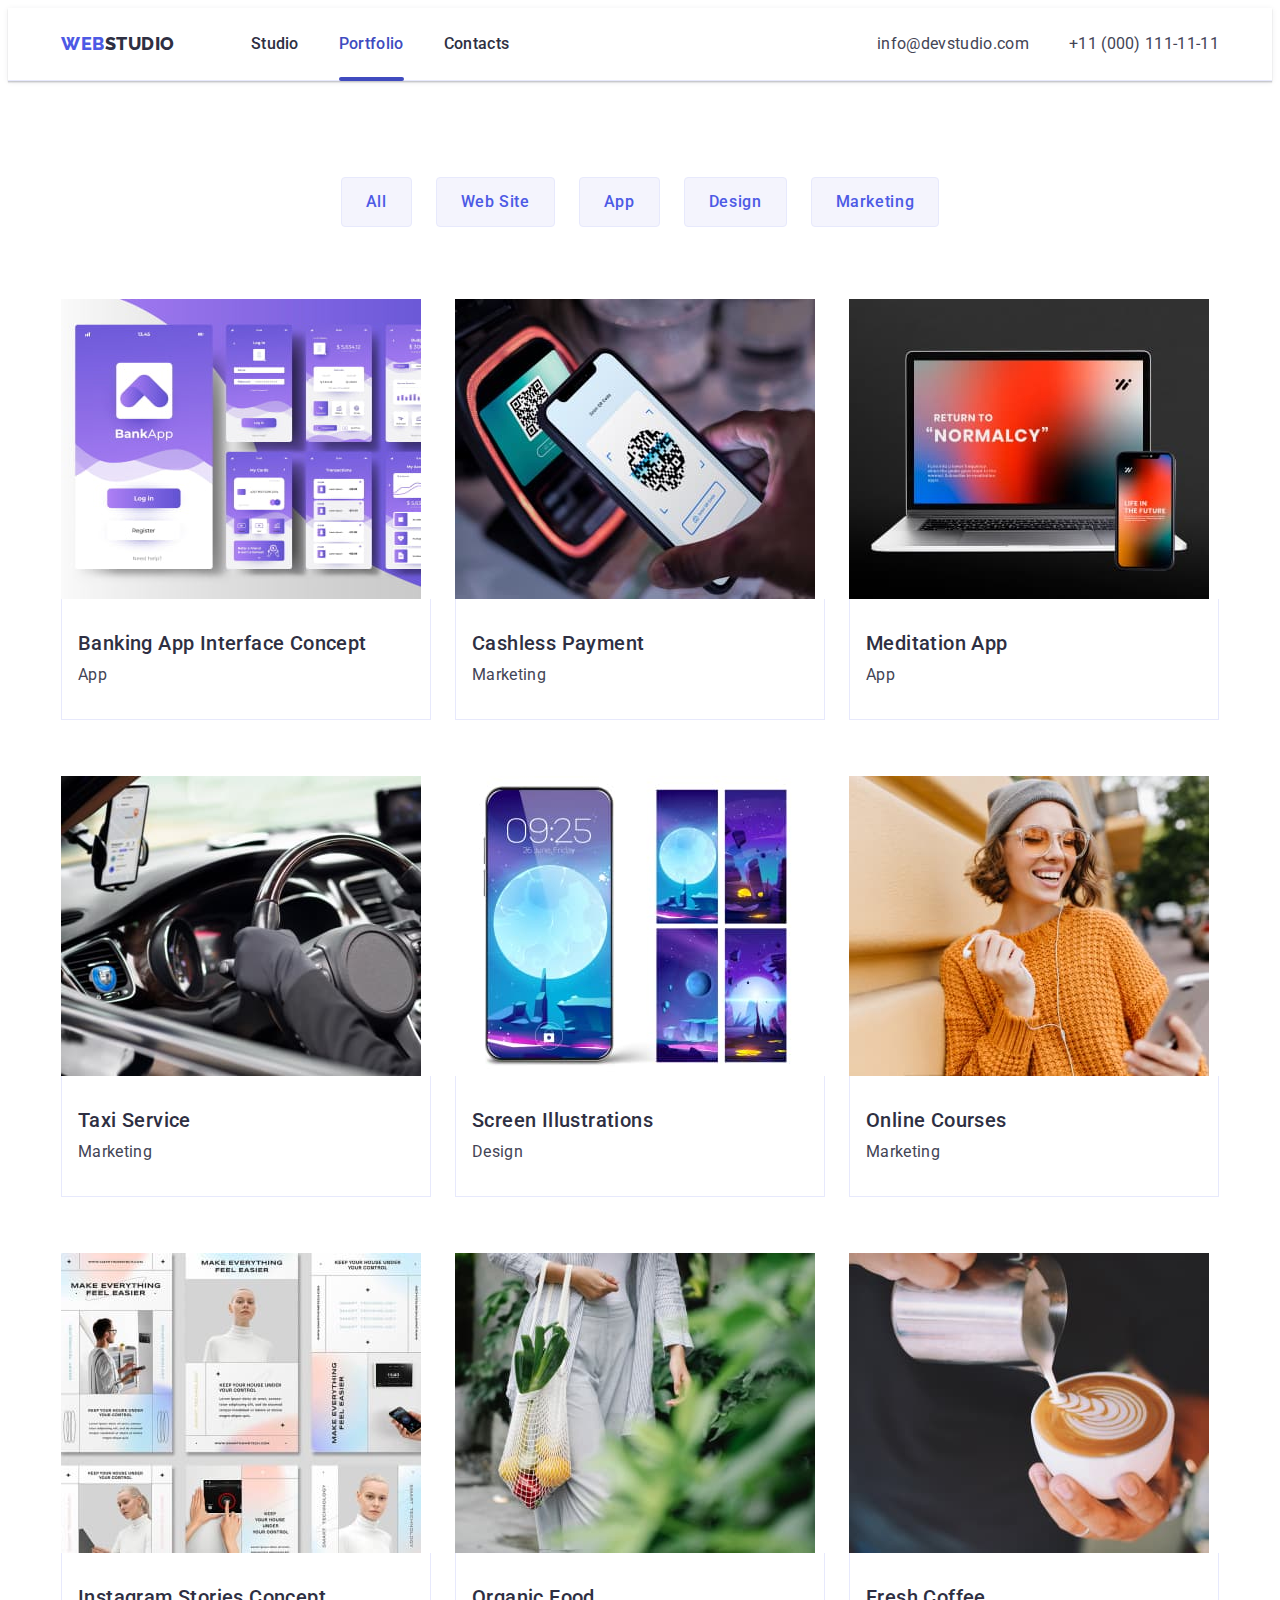
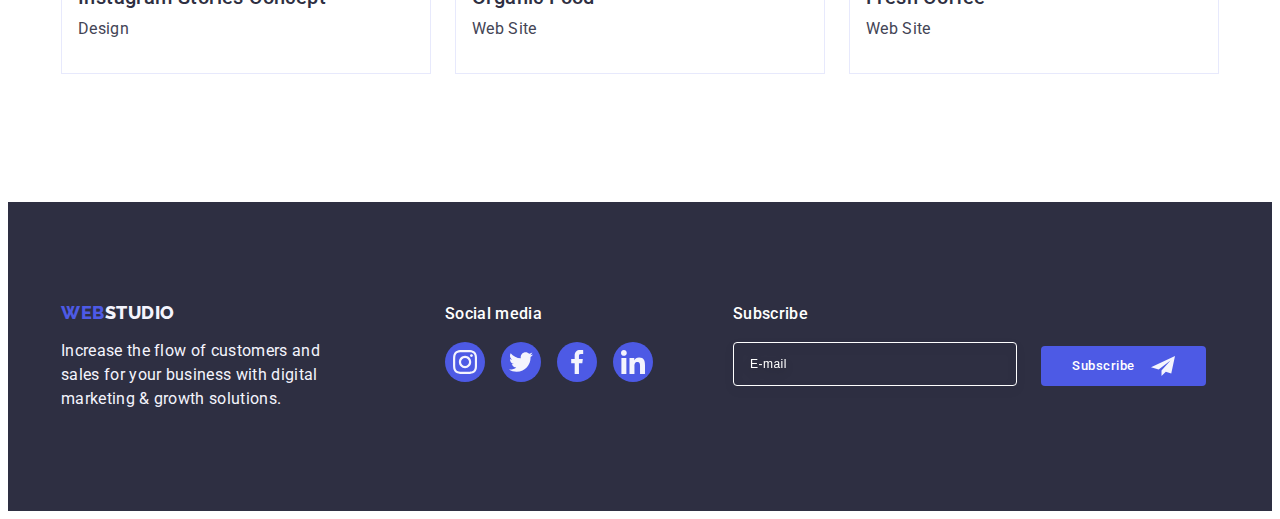
==== portfolio.html @ e23bea9f "clone" ====
<!DOCTYPE html>
<html lang="en">
  <head>
    <meta charset="UTF-8" />
    <meta http-equiv="X-UA-Compatible" content="IE=edge" />
    <meta name="viewport" content="width=device-width, initial-scale=1.0" />

    <link rel="preconnect" href="https://fonts.googleapis.com" />
    <link rel="preconnect" href="https://fonts.gstatic.com" crossorigin />
    <link
      href="https://fonts.googleapis.com/css2?family=Raleway:wght@800&family=Roboto:wght@400;500;700&display=swap"
      rel="stylesheet"
    />
    <link
      rel="stylesheet"
      href="https://cdnjs.cloudflare.com/ajax/libs/modern-normalize/2.0.0/modern-normalize.min.css"
      integrity="sha512-4xo8blKMVCiXpTaLzQSLSw3KFOVPWhm/TRtuPVc4WG6kUgjH6J03IBuG7JZPkcWMxJ5huwaBpOpnwYElP/m6wg=="
      crossorigin="anonymous"
      referrerpolicy="no-referrer"
    />

    <link rel="stylesheet" href="./css/styles.css" />

    <title>WebStudio</title>
  </head>
  <body>
    <header class="header">
      <div class="container header-container">
        <nav class="navigation">
          <a href="./index.html" class="link logo header-logo"
            >Web<span class="logo-dark-part">Studio</span></a
          >
          <ul class="list header-list">
            <li><a href="./index.html" class="link header-link">Studio</a></li>
            <li>
              <a href="./portfolio.html" class="link header-link current"
                >Portfolio</a
              >
            </li>
            <li><a href="" class="link header-link">Contacts</a></li>
          </ul>
        </nav>
        <address class="address">
          <ul class="list header-list">
            <li>
              <a
                href="mailto:info@devstudio.com"
                class="link address-link address-flex"
                >info@devstudio.com</a
              >
            </li>
            <li>
              <a href="tel:+110001111111" class="link address-link address-flex"
                >+11 (000) 111-11-11</a
              >
            </li>
          </ul>
        </address>
      </div>
    </header>
    <main>
      <section class="section portfolio">
        <div class="container">
          <h1 hidden class="visually-hidden">ych</h1>
          <ul class="list pf-btn-list">
            <li>
              <button type="button" class="btn pf-btn">All</button>
            </li>
            <li>
              <button type="button" class="btn pf-btn">Web Site</button>
            </li>
            <li>
              <button type="button" class="btn pf-btn">App</button>
            </li>
            <li>
              <button type="button" class="btn pf-btn">Design</button>
            </li>
            <li>
              <button type="button" class="btn pf-btn">Marketing</button>
            </li>
          </ul>
          <ul class="list pf-list">
            <li class="card pf-item">
              <a href="" class="link pf-link">
                <div class="pf-overlay">
                  <img
                    src="./images/banking.jpg"
                    alt="Banking App Interface"
                    width="360"
                    height="300"
                  />
                  <p class="pf-overlay-text">
                    14 Stylish and User-Friendly App Design Concepts · Task
                    Manager App · Calorie Tracker App · Exotic Fruit Ecommerce
                    App · Cloud Storage App
                  </p>
                </div>
                <div class="pf-card-descr">
                  <h2 class="card-title">Banking App Interface Concept</h2>
                  <p class="card-text">App</p>
                </div>
              </a>
            </li>
            <li class="card pf-item">
              <a href="" class="link pf-link">
                <div class="pf-overlay">
                  <img
                    src="./images/cashless.jpg"
                    alt="Cashless Payment"
                    width="360"
                    height="300"
                  />
                  <p class="pf-overlay-text">
                    14 Stylish and User-Friendly App Design Concepts · Task
                    Manager App · Calorie Tracker App · Exotic Fruit Ecommerce
                    App · Cloud Storage App
                  </p>
                </div>
                <div class="pf-card-descr">
                  <h2 class="card-title">Cashless Payment</h2>
                  <p class="card-text">Marketing</p>
                </div>
              </a>
            </li>
            <li class="card pf-item">
              <a href="" class="link pf-link">
                <div class="pf-overlay">
                  <img
                    src="./images/meditation.jpg"
                    alt=" Meditation App Design"
                    width="360"
                    height="300"
                  />
                  <p class="pf-overlay-text">
                    14 Stylish and User-Friendly App Design Concepts · Task
                    Manager App · Calorie Tracker App · Exotic Fruit Ecommerce
                    App · Cloud Storage App
                  </p>
                </div>
                <div class="pf-card-descr">
                  <h2 class="card-title">Meditation App</h2>
                  <p class="card-text">App</p>
                </div>
              </a>
            </li>
            <li class="card pf-item">
              <a href="" class="link pf-link">
                <div class="pf-overlay">
                  <img
                    src="./images/taxi.jpg"
                    alt="Taxi Driver In a Car"
                    width="360"
                    height="300"
                  />
                  <p class="pf-overlay-text">
                    14 Stylish and User-Friendly App Design Concepts · Task
                    Manager App · Calorie Tracker App · Exotic Fruit Ecommerce
                    App · Cloud Storage App
                  </p>
                </div>
                <div class="pf-card-descr">
                  <h2 class="card-title">Taxi Service</h2>
                  <p class="card-text">Marketing</p>
                </div>
              </a>
            </li>
            <li class="card pf-item">
              <a href="" class="link pf-link">
                <div class="pf-overlay">
                  <img
                    src="./images/illustrations.jpg"
                    alt="App Design"
                    width="360"
                    height="300"
                  />
                  <p class="pf-overlay-text">
                    14 Stylish and User-Friendly App Design Concepts · Task
                    Manager App · Calorie Tracker App · Exotic Fruit Ecommerce
                    App · Cloud Storage App
                  </p>
                </div>
                <div class="pf-card-descr">
                  <h2 class="card-title">Screen Illustrations</h2>
                  <p class="card-text">Design</p>
                </div>
              </a>
            </li>
            <li class="card pf-item">
              <a href="" class="link pf-link">
                <div class="pf-overlay">
                  <img
                    src="./images/courses.jpg"
                    alt="Girl Talking On the Phone"
                    width="360"
                    height="300"
                  />
                  <p class="pf-overlay-text">
                    14 Stylish and User-Friendly App Design Concepts · Task
                    Manager App · Calorie Tracker App · Exotic Fruit Ecommerce
                    App · Cloud Storage App
                  </p>
                </div>
                <div class="pf-card-descr">
                  <h2 class="card-title">Online Courses</h2>
                  <p class="card-text">Marketing</p>
                </div>
              </a>
            </li>
            <li class="card pf-item">
              <a href="" class="link pf-link">
                <div class="pf-overlay">
                  <img
                    src="./images/instagram.jpg"
                    alt="Instagram Stories Concept"
                    width="360"
                    height="300"
                  />
                  <p class="pf-overlay-text">
                    14 Stylish and User-Friendly App Design Concepts · Task
                    Manager App · Calorie Tracker App · Exotic Fruit Ecommerce
                    App · Cloud Storage App
                  </p>
                </div>
                <div class="pf-card-descr">
                  <h2 class="card-title">Instagram Stories Concept</h2>
                  <p class="card-text">Design</p>
                </div>
              </a>
            </li>
            <li class="card pf-item">
              <a href="" class="link pf-link">
                <div class="pf-overlay">
                  <img
                    src="./images/organic-food.jpg"
                    alt="Bag of Groceries"
                    width="360"
                    height="300"
                  />
                  <p class="pf-overlay-text">
                    14 Stylish and User-Friendly App Design Concepts · Task
                    Manager App · Calorie Tracker App · Exotic Fruit Ecommerce
                    App · Cloud Storage App
                  </p>
                </div>
                <div class="pf-card-descr">
                  <h2 class="card-title">Organic Food</h2>
                  <p class="card-text">Web Site</p>
                </div>
              </a>
            </li>
            <li class="card pf-item">
              <a href="" class="link pf-link">
                <div class="pf-overlay">
                  <img
                    src="./images/coffee.jpg"
                    alt="Coffee"
                    width="360"
                    height="300"
                  />
                  <p class="pf-overlay-text">
                    14 Stylish and User-Friendly App Design Concepts · Task
                    Manager App · Calorie Tracker App · Exotic Fruit Ecommerce
                    App · Cloud Storage App
                  </p>
                </div>
                <div class="pf-card-descr">
                  <h2 class="card-title">Fresh Coffee</h2>
                  <p class="card-text">Web Site</p>
                </div>
              </a>
            </li>
          </ul>
        </div>
      </section>
    </main>
    <footer class="footer">
      <div class="container footer-cont">
        <div class="footer-text-cont">
          <a href="./index.html" class="link logo footer-logo"
            >Web<span class="logo-light-part">Studio</span></a
          >
          <p class="footer-text">
            Increase the flow of customers and sales for your business with
            digital marketing & growth solutions.
          </p>
        </div>
        <div class="soc-media">
          <p class="footer-media-text">Social media</p>
          <ul class="footer-media-list list">
            <li class="soc-media-item">
              <a
                href=""
                target="_blank"
                rel="no-referrer no-opener"
                class="soc-media-link footer-media-link"
              >
                <svg class="icon" width="24" height="24">
                  <use href="./images/icons.svg#icon-instagram"></use>
                </svg>
              </a>
            </li>
            <li class="soc-media-item">
              <a
                href=""
                target="_blank"
                rel="no-referrer no-opener"
                class="soc-media-link footer-media-link"
              >
                <svg class="icon" width="24" height="24">
                  <use href="./images/icons.svg#icon-twitter"></use>
                </svg>
              </a>
            </li>
            <li class="soc-media-item">
              <a
                href=""
                target="_blank"
                rel="no-referrer no-opener"
                class="soc-media-link footer-media-link"
              >
                <svg class="icon" width="24" height="24">
                  <use href="./images/icons.svg#icon-facebook"></use>
                </svg>
              </a>
            </li>
            <li class="soc-media-item">
              <a
                href=""
                target="_blank"
                rel="no-referrer no-opener"
                class="soc-media-link footer-media-link"
              >
                <svg class="icon" width="24" height="24">
                  <use href="./images/icons.svg#icon-linkedin"></use>
                </svg>
              </a>
            </li>
          </ul>
        </div>
        <div class="footer-form-container">
          <p class="footer-form-label">Subscribe</p>
          <form class="footer-form">
            <label class="aa-label">
              <input
                type="email"
                name="subscribe"
                class="footer-form-input"
                placeholder="E-mail"
            /></label>
            <button type="submit" class="footer-form-btn btn">
              Subscribe
              <svg class="icon sub-icon" width="24" height="24">
                <use href="./images/icons.svg#icon-subscribe"></use>
              </svg>
            </button>
          </form>
        </div>
      </div>
    </footer>
  </body>
</html>
---- css/styles.css ----
:root {
  --body-text-color: #434455;
  --subtle-text-color: #8e8f99;
  --dark-title-color: #2e2f42;
  --dark-osh-color: #2e2f42;
  --light-body-color: #f4f4fd;
  --accent-color: #4d5ae5;
  --light-accent-color: #e7e9fc;
  --pressed-state-color: #404bbf;
  --success-color: #31d0aa;
  --modal-overlay-color: rgba(46, 47, 66, 0.4);
  --bebebe-color: rgba(46, 47, 66, 0.7);
  --white-background-color: #ffffff;
  --modal-background-color: #fcfcfc;
}

body {
  font-family: "Roboto", sans-serif;
  color: var(--body-text-color);
  background-color: var(--white-background-color);
}

h1,
h2,
h3,
p {
  margin: 0;
}

.container {
  max-width: 1158px;
  margin: 0 auto;
  padding-left: 15px;
  padding-right: 15px;
}

.section {
  padding: 120px 0;
}

.link {
  font-family: inherit;
  text-decoration: none;
  padding: 24px 0;
  transition: color 250ms cubic-bezier(0.4, 0, 0.2, 1);
}
.link:hover,
.link:focus,
.header-link.current {
  color: var(--pressed-state-color);
}
.logo {
  font-family: "Raleway", sans-serif;
  font-weight: 800;
  font-size: 18px;
  line-height: 1.17;
  letter-spacing: 0.03em;
  text-transform: uppercase;
  color: var(--accent-color);
  padding: 0;
}
.logo-dark-part {
  color: var(--dark-title-color);
}
.logo-light-part {
  color: var(--light-body-color);
}

.visually-hidden {
  position: absolute;
  width: 1px;
  height: 1px;
  margin: -1px;
  border: 0;
  padding: 0;
  white-space: nowrap;
  clip-path: inset(100%);
  clip: rect(0 0 0 0);
  overflow: hidden;
}

.list {
  list-style: none;
  margin: 0;
  padding: 0;
  display: flex;
  gap: 24px;
}

.btn {
  display: inline-block;
  font-family: inherit;
  cursor: pointer;
  transition: background-color 250ms cubic-bezier(0.4, 0, 0.2, 1);
}
.btn:hover,
.btn:focus {
  background-color: var(--pressed-state-color);
}

.card {
  background-color: var(--white-background-color);
}
.card-title {
  font-weight: 500;
  font-size: 20px;
  line-height: 1.2;
  letter-spacing: 0.02em;
  color: var(--dark-title-color);
  margin-bottom: 8px;
}
.card-text {
  line-height: 1.5;
  letter-spacing: 0.02em;
  color: var(--body-text-color);
}

img {
  display: block;
  max-width: 100%;
  height: auto;
}

.icon {
  fill: var(--light-body-color);
}

/**------------------- HEADER -----------------*/
.header {
  background-color: var(--white-background-color);
  border-bottom: 1px solid var(--light-accent-color);
  box-shadow: 0px 2px 1px rgba(46, 47, 66, 0.08),
    0px 1px 1px rgba(46, 47, 66, 0.16), 0px 1px 6px rgba(46, 47, 66, 0.08);
}

.header-container {
  display: flex;
}

.navigation {
  display: flex;
  align-items: center;
}

.header-logo {
  margin-right: 76px;
}

.header-list {
  gap: 40px;
}

.header-link {
  font-weight: 500;
  line-height: 1.5;
  letter-spacing: 0.02em;
  color: var(--dark-title-color);
  position: relative;
  display: block;
}
.header-link:after {
  content: "";
  position: absolute;
  left: 0;
  bottom: 0;
  width: 100%;
  height: 4px;
  background-color: var(--pressed-state-color);
  border-radius: 2px;
  transform: scaleX(0);
  transition: transform 150ms linear;
  bottom: -1px;
}
.header-link:hover:after,
.header-link.current:after {
  transform: scaleX(1);
}

.address {
  font-style: normal;
  margin-left: auto;
}
.address-link {
  color: var(--body-text-color);
  font-style: normal;
  line-height: 1.5;
  letter-spacing: 0.02em;
  display: block;
}

/**------------------- HERO -----------------*/
.hero {
  background-color: var(--dark-osh-color);
  background-image: linear-gradient(
      rgba(46, 47, 66, 0.7),
      rgba(46, 47, 66, 0.7)
    ),
    url(../images/hero-image.jpg);
  background-repeat: no-repeat;
  background-position: center;
  background-size: cover;
  max-width: 1440px;
  padding: 188px 0;
  display: flex;
  margin: auto;
}

.hero-title {
  color: var(--white-background-color);
  font-size: 56px;
  line-height: 1.07;
  text-align: center;
  letter-spacing: 0.02em;
  max-width: 496px;
  height: 120px;
  margin-bottom: 48px;
}

.hero-btn {
  background-color: var(--accent-color);
  color: var(--white-background-color);
  font-weight: 500;
  line-height: 1.5;
  letter-spacing: 0.04em;
  display: block;
  margin: 0 auto;
  min-width: 169px;
  height: 56px;
  border: none;
  border-radius: 4px;
}

/**------------------- HERO MODAL -----------------*/
.backdrop {
  position: fixed;
  top: 0;
  left: 0;
  width: 100%;
  height: 100%;
  background: rgba(46, 47, 66, 0.4);
  transition: opacity 250ms cubic-bezier(0.4, 0, 0.2, 1),
    visibility 250ms cubic-bezier(0.4, 0, 0.2, 1);
}

.backdrop.is-hidden .modal {
  transform: translate(-50%, -50%);
}

.modal {
  width: 408px;
  min-height: 584px;
  position: absolute;
  padding: 72px 24px 24px 24px;
  top: 50%;
  left: 50%;
  transform: translate(-50%, -50%);
  background: var(--modal-background-color);
  border-radius: 4px;
  box-shadow: 0px 1px 1px rgba(0, 0, 0, 0.14), 0px 1px 3px rgba(0, 0, 0, 0.12),
    0px 2px 1px rgba(0, 0, 0, 0.2);
  transition: transform 250ms cubic-bezier(0.4, 0, 0.2, 1);
}

.close-button {
  padding: 0;
  position: absolute;
  right: 24px;
  top: 24px;
  background-color: var(--light-accent-color);
  border: 1px solid rgba(0, 0, 0, 0.1);
  color: var(--dark-osh-color);
  width: 24px;
  height: 24px;
  border-radius: 50%;
  cursor: pointer;
  display: flex;
  justify-content: center;
  align-items: center;
  transition: background-color 250ms cubic-bezier(0.4, 0, 0.2, 1),
    border 250ms cubic-bezier(0.4, 0, 0.2, 1);
}

.close-button:hover,
.close-button:focus {
  background-color: var(--pressed-state-color);
  color: var(--white-background-color);
  border: none;
}

.close-icon {
  fill: currentColor;
  transition: fill 250ms cubic-bezier(0.4, 0, 0.2, 1);
}

.modal-title {
  font-weight: 500;
  line-height: 1.5;
  text-align: center;
  letter-spacing: 0.02em;
  color: var(--dark-title-color);
  margin-bottom: 16px;
}

.modal-field {
  margin-bottom: 8px;
  position: relative;
}

.input-wrap {
  position: relative;
}

.modal-input {
  width: 100%;
  height: 40px;
  border: 1px solid rgba(46, 47, 66, 0.4);
  border-radius: 4px;
  background-color: transparent;
  padding-left: 38px;
  font-size: 14px;
  color: var(--dark-title-color);
  outline: transparent;
  transition: border-color 250ms cubic-bezier(0.4, 0, 0.2, 1);
}

.modal-input:hover,
.modal-input:focus,
.modal-comment:hover,
.modal-comment:focus {
  border-color: var(--accent-color);
}

.modal-input:hover + .modal-icon,
.modal-input:focus + .modal-icon {
  fill: var(--accent-color);
}

.modal-icon {
  position: absolute;
  left: 16px;
  top: 50%;
  transform: translateY(-50%);
  transition: fill 250ms cubic-bezier(0.4, 0, 0.2, 1);
}

.input-label {
  color: var(--subtle-text-color);
  display: block;
  margin-bottom: 4px;
  font-size: 12px;
  line-height: 1.17;
  letter-spacing: 0.04em;
}

.modal-comment-field {
  margin-bottom: 16px;
}

.modal-comment {
  width: 100%;
  height: 120px;
  padding: 8px 16px;
  border: 1px solid rgba(46, 47, 66, 0.4);
  border-radius: 4px;
  font-size: 12px;
  line-height: 1.17;
  letter-spacing: 0.04em;
  color: rgba(46, 47, 66, 0.4);
  background-color: transparent;
  resize: none;
  outline: transparent;
  transition: border-color 250ms cubic-bezier(0.4, 0, 0.2, 1);
}

.modal-comment::placeholder {
  font-size: 12px;
  line-height: 1.17;
  letter-spacing: 0.04em;
  color: rgba(46, 47, 66, 0.4);
}

.modal-privacy {
  margin-bottom: 24px;
}

.check-text {
  font-size: 12px;
  line-height: 1.17;
  letter-spacing: 0.04em;
  color: var(--subtle-text-color);
}

.check-text-icon {
  width: 16px;
  height: 16px;
  border: 1px solid rgba(46, 47, 66, 0.4);
  border-radius: 2px;
  margin-right: 8px;
  display: inline-flex;
  align-items: center;
  justify-content: center;
  fill: transparent;
  transition: background-color 250ms cubic-bezier(0.4, 0, 0.2, 1),
    border 250ms cubic-bezier(0.4, 0, 0.2, 1),
    fill 250ms cubic-bezier(0.4, 0, 0.2, 1);
}

.privacy-link {
  color: var(--accent-color);
  padding: 0;
  text-decoration: underline;
  margin-left: 3px;
}

.modal-check:checked + .check-text span {
  background-color: var(--pressed-state-color);
  border: none;
  fill: var(--light-body-color);
}

.modal-check:focus + .check-text span {
  border-color: var(--pressed-state-color);
}

.send {
  padding: 16px 32px;
  display: block;
  margin: 0 auto;
  min-width: 169px;
  height: 56px;
  font-weight: 500;
  line-height: 1.5;
  letter-spacing: 0.04em;
  color: var(--white-background-color);
  background-color: var(--accent-color);
  border: none;
  box-shadow: 0px 4px 4px rgba(0, 0, 0, 0.15);
  border-radius: 4px;
}

.is-hidden {
  opacity: 0;
  visibility: hidden;
  pointer-events: none;
}

/**--------------- DESCRIPTION ---------------*/
.descr {
  background-color: var(--white-background-color);
  padding: 0 0 120px 0;
}

.descr-title {
  font-size: 36px;
  line-height: 1.11;
  text-align: center;
  letter-spacing: 0.02em;
  text-transform: capitalize;
  color: var(--dark-title-color);
  margin-bottom: 72px;
}

.icon-rect {
  background-color: var(--light-body-color);
  width: 264px;
  height: 112px;
  border-radius: 4px;
  margin-bottom: 8px;
  display: flex;
  justify-content: center;
  align-items: center;
}

.descr-item {
  width: calc((100% - 72px) / 4);
}

.descr-img-item {
  width: calc((100% - 48px) / 3);
}

.descr-icon {
  margin: 0 auto;
  display: block;
}
/**------------------- TEAM -----------------*/
.team {
  background-color: var(--light-body-color);
}

.team-title {
  color: var(--dark-title-color);
  font-size: 36px;
  line-height: 1.11;
  text-align: center;
  letter-spacing: 0.02em;
  text-transform: capitalize;
  margin-bottom: 72px;
}

.team-card {
  width: calc((100% - 72px) / 4);
  border-radius: 0 0 4px 4px;
  box-shadow: 0px 1px 6px rgba(46, 47, 66, 0.08),
    0px 1px 1px rgba(46, 47, 66, 0.16), 0px 2px 1px rgba(46, 47, 66, 0.08);
}

.team-member-info {
  padding: 32px 16px;
}

.member-title {
  text-align: center;
}
.member-text {
  text-align: center;
  margin-bottom: 8px;
}

.soc-media-list {
  display: flex;
  justify-content: center;
  align-items: center;
  gap: 24px;
}

.soc-media-item {
  width: 40px;
  height: 40px;
}

.soc-media-link {
  width: 100%;
  height: 100%;
  border-radius: 50%;
  background-color: var(--accent-color);
  display: flex;
  justify-content: center;
  align-items: center;
  transition: background-color 250ms cubic-bezier(0.4, 0, 0.2, 1);
}
.soc-media-link:hover,
.soc-media-link:focus {
  background-color: var(--pressed-state-color);
}
/**------------------- CUSTOMERS -----------------*/
.customers-item {
  width: 168px;
  height: 88px;
}

.customers-link {
  width: 100%;
  height: 100%;
  color: var(--subtle-text-color);
  border: 1px solid var(--subtle-text-color);
  border-radius: 4px;
  display: flex;
  justify-content: center;
  align-items: center;
  transition: color 250ms cubic-bezier(0.4, 0, 0.2, 1),
    border-color 250ms cubic-bezier(0.4, 0, 0.2, 1);
}
.customers-link:hover,
.customers-link:focus {
  border-color: var(--pressed-state-color);
  color: var(--pressed-state-color);
}

/* .customers-link:hover .customers-icon {
  fill: var(--pressed-state-color);
  color: var(--pressed-state-color);
}
.customers-link:focus .customers-icon {
  fill: var(--pressed-state-color);
  color: var(--pressed-state-color);
} */

.customers-icon {
  fill: currentColor;
}
/**------------------- FOOTER -----------------*/
.footer {
  background-color: var(--dark-osh-color);
  padding: 100px 0;
}

.footer-cont {
  display: flex;
  align-items: baseline;
}

.footer-text-cont {
  margin-right: 120px;
}

.footer-text {
  color: var(--light-body-color);
  line-height: 1.5;
  letter-spacing: 0.02em;
  width: 264px;
}

.footer-logo {
  display: inline-block;
  margin-bottom: 16px;
}

.soc-media {
  width: 208px;
}

.footer-media-text {
  font-weight: 500;
  font-size: 16px;
  line-height: 1.5;
  letter-spacing: 0.02em;
  color: var(--white-background-color);
  margin-bottom: 16px;
}

.footer-media-list {
  display: flex;
  align-items: center;
  gap: 16px;
}

.footer-media-link:hover,
.footer-media-link:focus {
  background-color: var(--success-color);
  transition: background-color 250ms cubic-bezier(0.4, 0, 0.2, 1);
}

.footer-form {
  margin-left: 80px;
  display: flex;
  justify-content: flex-end;
  align-items: end;
  gap: 24px;
}

.footer-form-label {
  color: var(--white-background-color);
  font-weight: 500;
  font-size: 16px;
  line-height: 1.5;
  letter-spacing: 0.02em;
  margin-bottom: 16px;
  margin-left: 80px;
}

.footer-form-input {
  border: 1px solid #ffffff;
  filter: drop-shadow(0px 4px 4px rgba(0, 0, 0, 0.15));
  border-radius: 4px;
  background-color: transparent;
  font-size: 12px;
  line-height: 1.5;
  letter-spacing: 0.04em;
  width: 264px;
  height: 40px;
  padding-left: 16px;
  color: var(--white-background-color);
  filter: drop-shadow(0px 4px 4px rgba(0, 0, 0, 0.15));
}
.footer-form-input::placeholder {
  color: var(--white-background-color);
  font-weight: 400;
  font-size: 12px;
  line-height: 2;
  display: flex;
  align-items: center;
  letter-spacing: 0.04em;
}

.footer-form-btn {
  background-color: var(--accent-color);
  color: var(--white-background-color);
  font-family: "Roboto", sans-serif;
  font-weight: 500;
  line-height: 1.5;
  display: flex;
  align-items: center;
  justify-content: center;
  border: none;
  letter-spacing: 0.04em;
  padding: 8px 24px;
  min-width: 165px;
  height: 40px;
  border-radius: 4px;
}
.footer-form-btn:hover,
.footer-form-btn:focus {
  background-color: var(--pressed-state-color);
}

.sub-icon {
  margin-left: 16px;
}
/**------------------- PORTFOLIO buttons -----------------*/
.portfolio {
  padding-top: 96px;
}

.pf-btn {
  background-color: var(--light-body-color);
  color: var(--accent-color);
  border: 1px solid var(--light-accent-color);
  border-radius: 4px;
  font-weight: 500;
  font-size: 16px;
  line-height: 1.5;
  letter-spacing: 0.04em;
  align-items: center;
  text-align: center;
  padding: 12px 24px;
  transition: color 250ms cubic-bezier(0.4, 0, 0.2, 1),
    background-color 250ms cubic-bezier(0.4, 0, 0.2, 1),
    border-color 250ms cubic-bezier(0.4, 0, 0.2, 1),
    box-shadow 250ms cubic-bezier(0.4, 0, 0.2, 1);
}
.pf-btn:hover,
.pf-btn:focus {
  color: var(--white-background-color);
  border: 1px solid transparent;
  box-shadow: 3px 1px rgba(0, 0, 0, 0.1), 0px 2px 1px rgba(0, 0, 0, 0.08),
    0px 2px 2px rgba(0, 0, 0, 0.12);
}

.pf-btn-list {
  justify-content: center;
  margin-bottom: 72px;
}

/**------------------- PORTFOLIO -----------------*/
.pf-list {
  flex-wrap: wrap;
  column-gap: 24px;
  row-gap: 48px;
}

.pf-item {
  width: calc((100% - 48px) / 3);
}

.pf-card-descr {
  padding: 32px 16px;
  border: 1px solid var(--light-accent-color);
  border-top: none;
  margin-bottom: 8px;
}

.pf-link {
  display: block;
  padding: 0;
  transition: box-shadow 250ms cubic-bezier(0.4, 0, 0.2, 1);
}

.pf-overlay {
  width: 100%;
  height: 100%;
  position: relative;
  overflow: hidden;
}

.pf-overlay-text {
  color: var(--light-body-color);
  position: absolute;
  top: 0;
  line-height: 1.5;
  letter-spacing: 0.02em;
  padding: 40px 32px;
  background-color: var(--accent-color);
  height: 100%;
  transform: translateY(100%);
  transition: transform 250ms cubic-bezier(0.4, 0, 0.2, 1);
}

.pf-link:hover,
.pf-link:focus {
  box-shadow: 0px 1px 6px rgba(46, 47, 66, 0.08),
    0px 1px 1px rgba(46, 47, 66, 0.16), 0px 2px 1px rgba(46, 47, 66, 0.08);
  transform: translateY(0);
}
.pf-link:hover .pf-overlay-text,
.pf-link:focus .pf-overlay-text {
  transform: translateY(0);
}
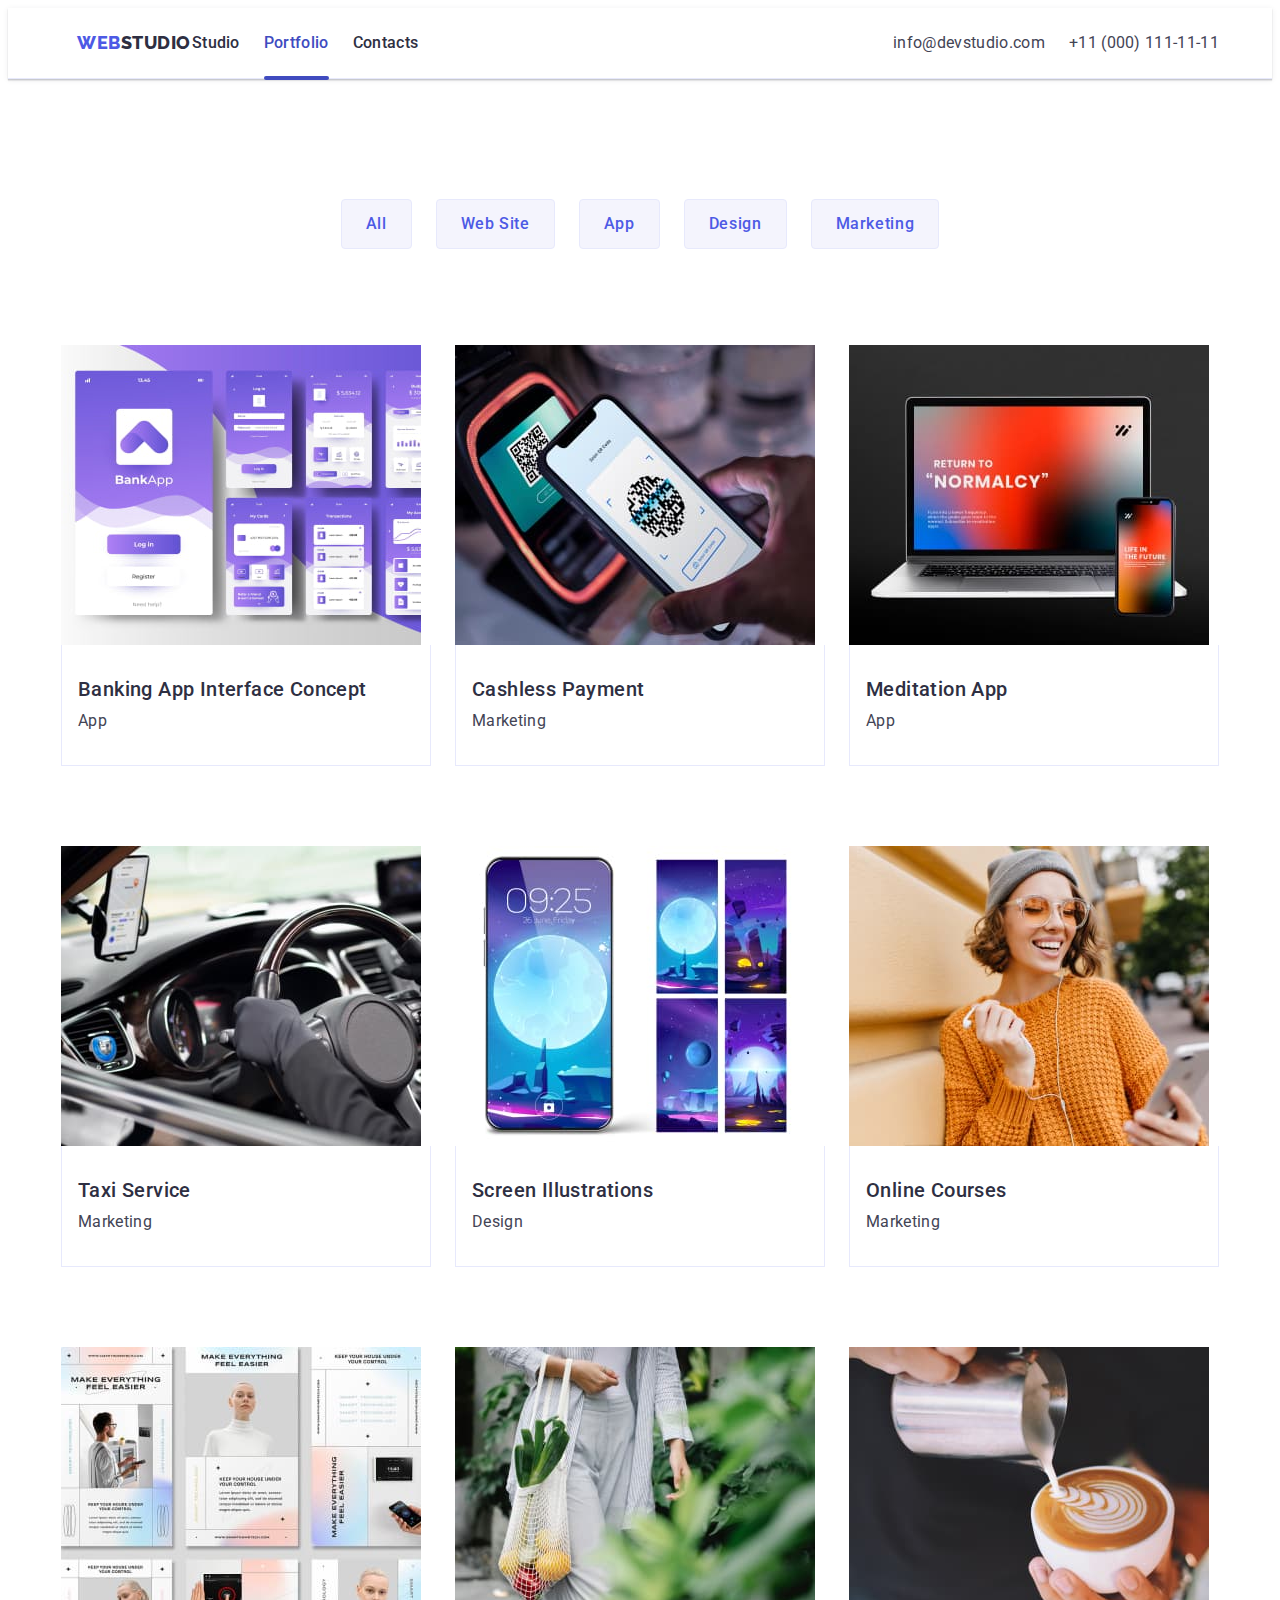
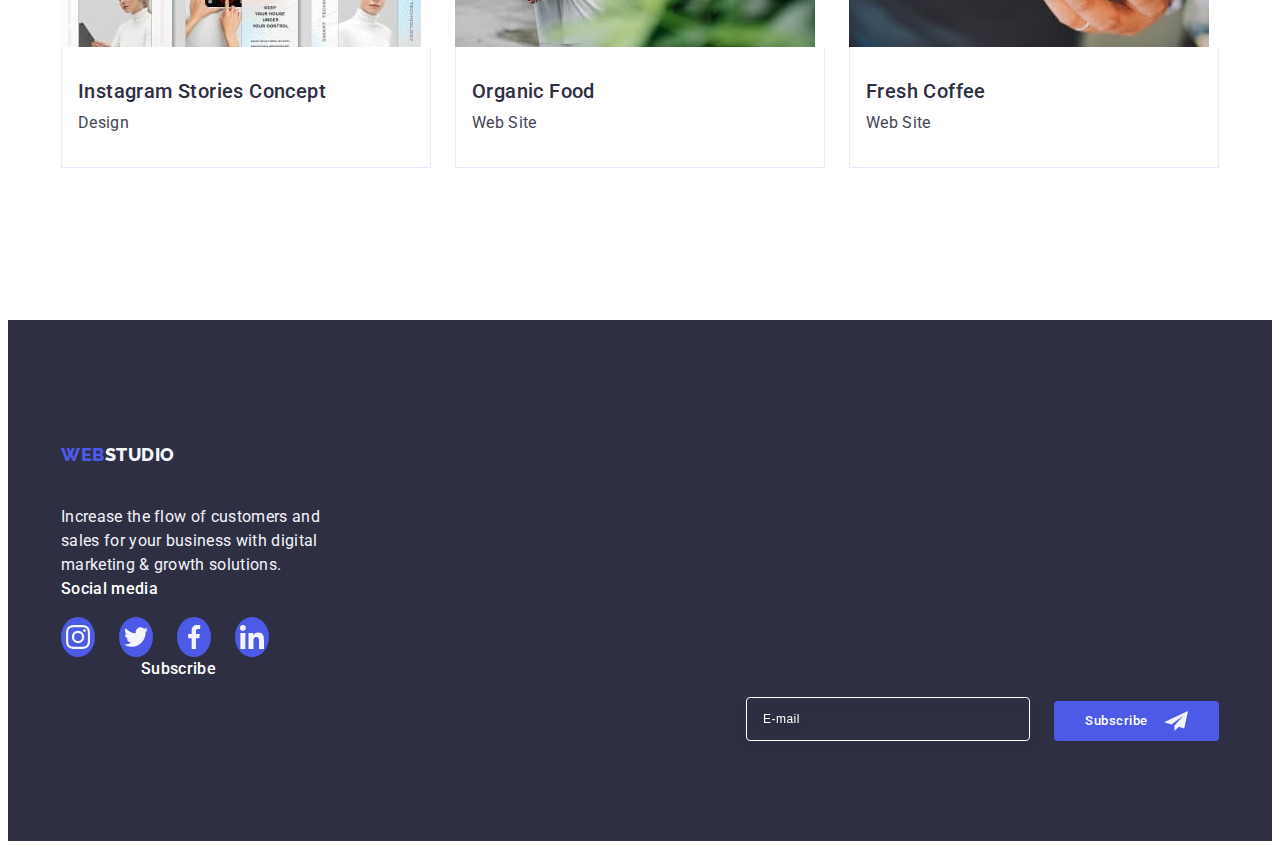
==== commit 8d137523: "mob menu" ====
--- a/portfolio.html
+++ b/portfolio.html
@@ -20,6 +20,7 @@
     />
 
     <link rel="stylesheet" href="./css/styles.css" />
+    <link rel="stylesheet" href="./css/media.css" />
 
     <title>WebStudio</title>
   </head>
--- a/css/styles.css
+++ b/css/styles.css
@@ -28,20 +28,24 @@
 }
 
 .container {
+  max-width: 396px;
+}
+
+/* .container {
   max-width: 1158px;
   margin: 0 auto;
   padding-left: 15px;
   padding-right: 15px;
-}
-
-.section {
+} */
+
+/* .section {
   padding: 120px 0;
-}
+} */
 
 .link {
   font-family: inherit;
   text-decoration: none;
-  padding: 24px 0;
+  /* padding: 24px 0; */
   transition: color 250ms cubic-bezier(0.4, 0, 0.2, 1);
 }
 .link:hover,
@@ -83,8 +87,8 @@
   list-style: none;
   margin: 0;
   padding: 0;
-  display: flex;
-  gap: 24px;
+  /* display: flex;
+  gap: 24px; */
 }
 
 .btn {
@@ -135,6 +139,8 @@
 
 .header-container {
   display: flex;
+  height: 70px;
+  align-items: center;
 }
 
 .navigation {
@@ -143,10 +149,12 @@
 }
 
 .header-logo {
-  margin-right: 76px;
+  margin-left: 16px;
+  margin-right: 1px;
 }
 
 .header-list {
+  display: none;
   gap: 40px;
 }
 
@@ -186,6 +194,94 @@
   line-height: 1.5;
   letter-spacing: 0.02em;
   display: block;
+}
+
+.burger-btn {
+  stroke: var(--dark-title-color);
+  border: none;
+  background-color: transparent;
+  padding: 6px;
+  margin-left: auto;
+}
+
+.menu-container {
+  position: fixed;
+  top: 0;
+  left: 0;
+  width: 100vw;
+  height: 100vh;
+  padding: 24px 24px 40px 40px;
+  background-color: var(--white-background-color);
+  z-index: 999;
+  display: flex;
+  flex-direction: column;
+  justify-content: space-between;
+  overflow: auto;
+
+  transform: translateX(100%);
+  transition: transform 250ms ease-in-out;
+}
+
+.menu-container.is-open {
+  transform: translateX(0);
+}
+
+.menu-container .menu-toggle {
+  position: absolute;
+  top: 16px;
+  right: 16px;
+  color: #fff;
+}
+
+.menu-container > .close-button {
+  background-color: var(--white-background-color);
+}
+
+.menu-nav {
+  margin-top: 36px;
+}
+
+.menu-nav-link {
+  font-weight: 700;
+  font-size: 36px;
+  line-height: 1.11;
+  letter-spacing: 0.02em;
+  color: var(--dark-title-color);
+  display: inline-block;
+  padding: 20px 0;
+  padding-right: 40px;
+}
+.menu-nav-link.current {
+  color: var(--pressed-state-color);
+}
+
+.menu-contacts-list {
+  margin-bottom: 48px;
+}
+
+.menu-tel-link {
+  font-weight: 700;
+  color: var(--accent-color);
+  font-size: 36px;
+  line-height: 1.11;
+  letter-spacing: 0.02em;
+  display: inline-block;
+  margin-bottom: 40px;
+}
+
+.menu-mail-link {
+  font-weight: 500;
+  color: var(--body-text-color);
+  font-size: 20px;
+  line-height: 1.2;
+  letter-spacing: 0.02em;
+  padding: 5px;
+}
+
+.menu-media-list {
+  display: flex;
+  align-items: center;
+  gap: 56px;
 }
 
 /**------------------- HERO -----------------*/
@@ -586,7 +682,7 @@
 }
 
 .footer-cont {
-  display: flex;
+  /* display: flex; */
   align-items: baseline;
 }
 
--- a/css/media.css
+++ b/css/media.css
@@ -0,0 +1,50 @@
+@media screen and (max-width: 416px) {
+  .menu-tel-link {
+    font-size: 26px;
+  }
+  .menu-media-list {
+    gap: 33px;
+  }
+}
+
+@media screen and (min-width: 768px) {
+  .container {
+    max-width: 786px;
+  }
+  .mob-menu {
+    display: none;
+  }
+  .menu-toggle {
+    display: none;
+  }
+
+  .burger-btn {
+    display: none;
+  }
+}
+
+@media screen and (min-width: 1200px) {
+  .container {
+    max-width: 1158px;
+    margin: 0 auto;
+    padding-left: 15px;
+    padding-right: 15px;
+  }
+
+  .section {
+    padding: 120px 0;
+  }
+
+  .link {
+    padding: 24px 0;
+  }
+
+  .list {
+    display: flex;
+    gap: 24px;
+  }
+
+  .header-list {
+    display: flex;
+  }
+}
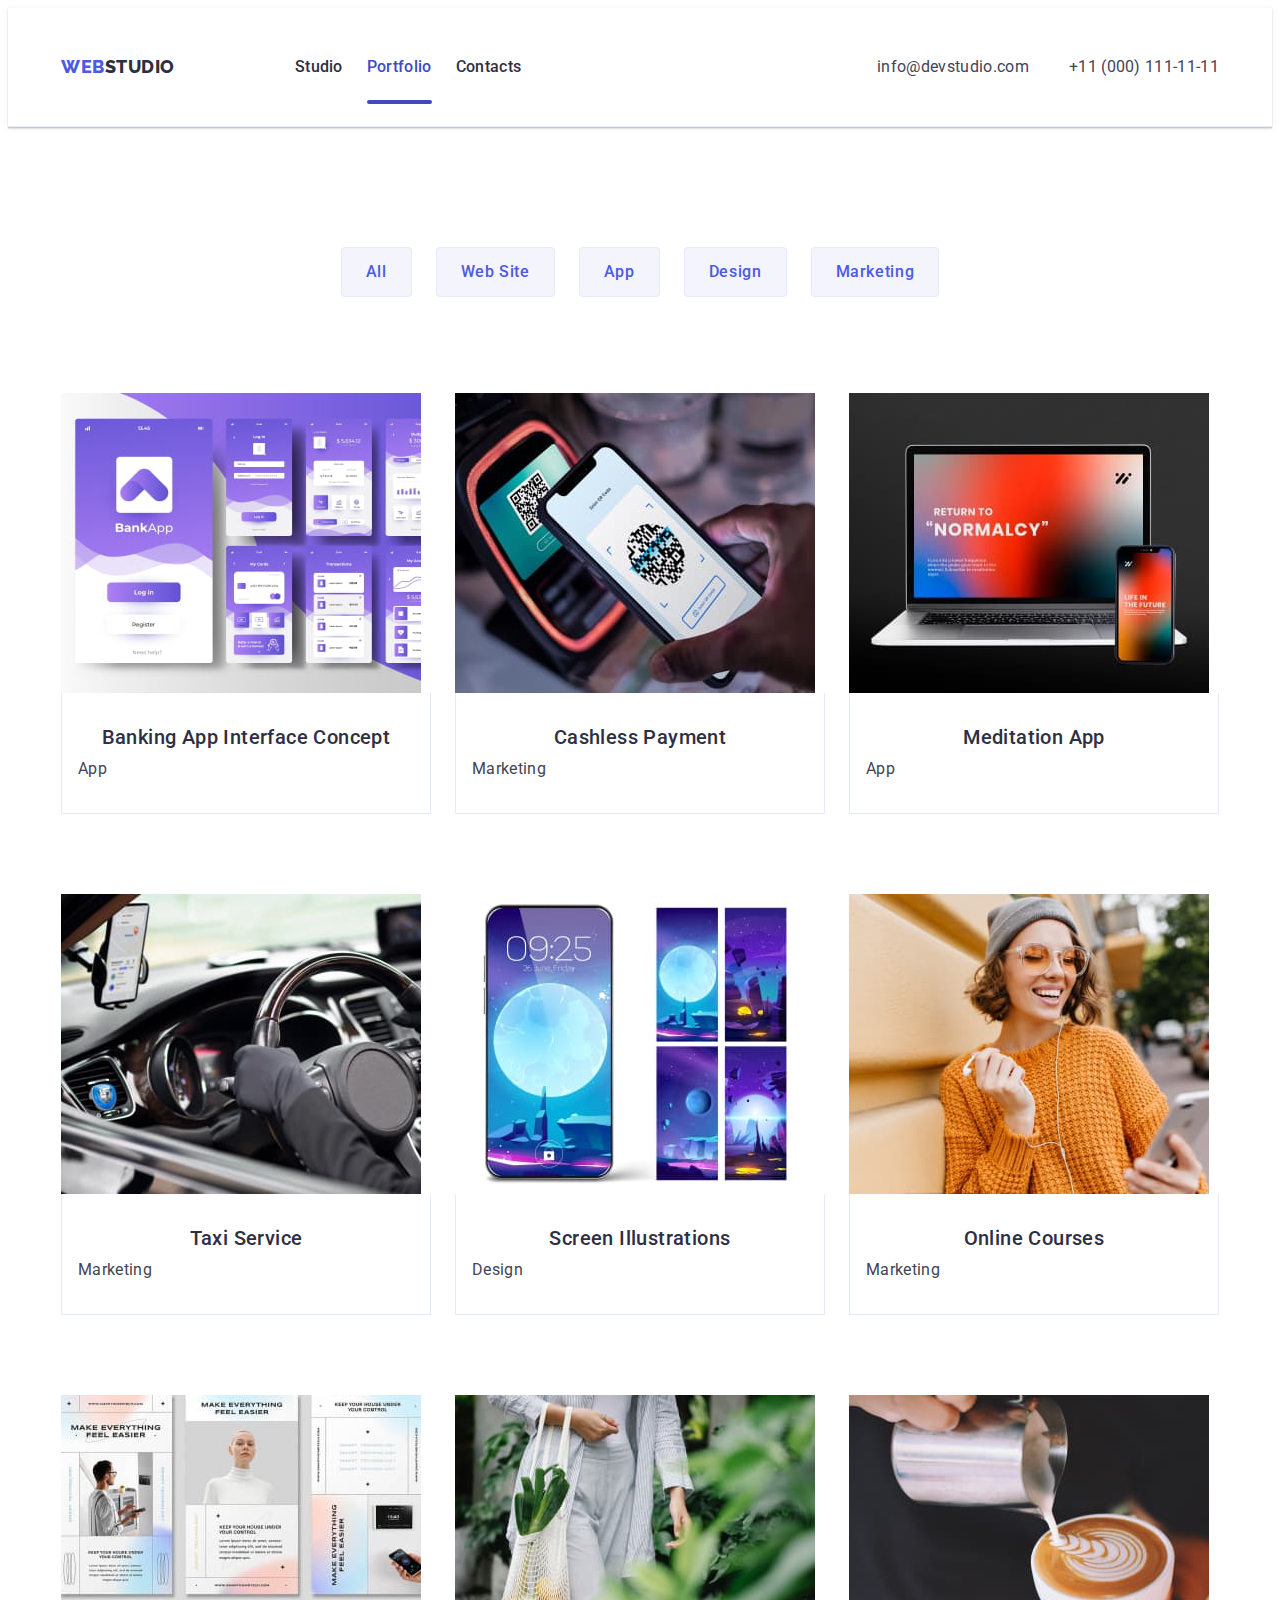
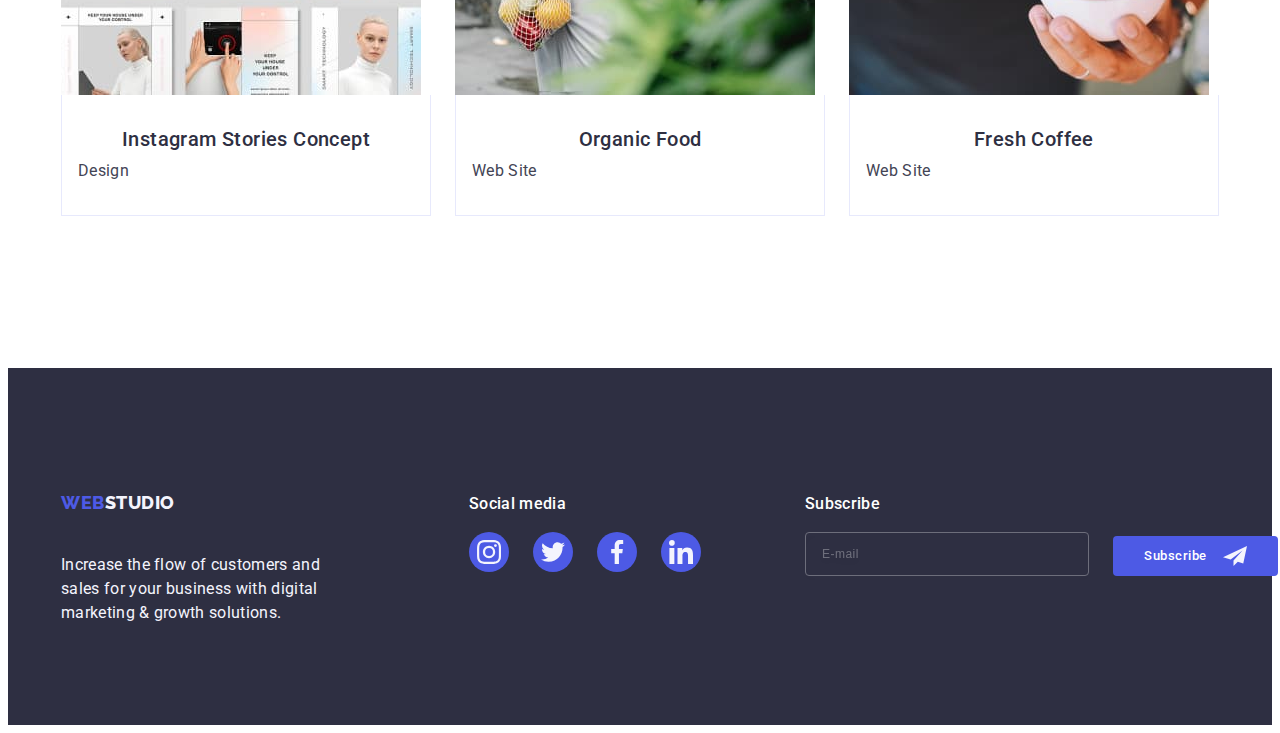
==== commit 4faf29f9: "hw7" ====
--- a/portfolio.html
+++ b/portfolio.html
@@ -26,13 +26,15 @@
   </head>
   <body>
     <header class="header">
-      <div class="container header-container">
+      <div class="header-container">
         <nav class="navigation">
           <a href="./index.html" class="link logo header-logo"
             >Web<span class="logo-dark-part">Studio</span></a
           >
           <ul class="list header-list">
-            <li><a href="./index.html" class="link header-link">Studio</a></li>
+            <li>
+              <a href="./index.html" class="link header-link">Studio</a>
+            </li>
             <li>
               <a href="./portfolio.html" class="link header-link current"
                 >Portfolio</a
@@ -44,19 +46,22 @@
         <address class="address">
           <ul class="list header-list">
             <li>
-              <a
-                href="mailto:info@devstudio.com"
-                class="link address-link address-flex"
+              <a href="mailto:info@devstudio.com" class="link address-link"
                 >info@devstudio.com</a
               >
             </li>
             <li>
-              <a href="tel:+110001111111" class="link address-link address-flex"
+              <a href="tel:+110001111111" class="link address-link"
                 >+11 (000) 111-11-11</a
               >
             </li>
           </ul>
         </address>
+        <button type="button" class="burger-btn btn js-open-menu">
+          <svg width="32" height="22">
+            <use href="./images/icons.svg#icon-charm_menu-hamburger"></use>
+          </svg>
+        </button>
       </div>
     </header>
     <main>
@@ -358,5 +363,90 @@
         </div>
       </div>
     </footer>
+    <div class="menu-container js-menu-container">
+      <button type="button" class="close-button btn js-close-menu">
+        <svg class="close-icon" width="8" height="8">
+          <use href="./images/icons.svg#icon-close-black"></use>
+        </svg>
+      </button>
+      <div class="menu-nav">
+        <ul class="list menu-nav-list">
+          <li>
+            <a href="./index.html" class="link menu-nav-link">Studio</a>
+          </li>
+          <li>
+            <a href="./portfolio.html" class="link menu-nav-link current"
+              >Portfolio</a
+            >
+          </li>
+          <li><a href="" class="link menu-nav-link">Contacts</a></li>
+        </ul>
+      </div>
+      <div>
+        <ul class="list menu-contacts-list">
+          <li>
+            <a href="tel:+110001111111" class="link menu-tel-link"
+              >+11 (000) 111-11-11</a
+            >
+          </li>
+          <li>
+            <a href="mailto:info@devstudio.com" class="link menu-mail-link"
+              >info@devstudio.com</a
+            >
+          </li>
+        </ul>
+        <ul class="menu-media-list list">
+          <li class="soc-media-item">
+            <a
+              href=""
+              target="_blank"
+              rel="no-referrer no-opener"
+              class="soc-media-link footer-media-link"
+            >
+              <svg class="icon" width="24" height="24">
+                <use href="./images/icons.svg#icon-instagram"></use>
+              </svg>
+            </a>
+          </li>
+          <li class="soc-media-item">
+            <a
+              href=""
+              target="_blank"
+              rel="no-referrer no-opener"
+              class="soc-media-link footer-media-link"
+            >
+              <svg class="icon" width="24" height="24">
+                <use href="./images/icons.svg#icon-twitter"></use>
+              </svg>
+            </a>
+          </li>
+          <li class="soc-media-item">
+            <a
+              href=""
+              target="_blank"
+              rel="no-referrer no-opener"
+              class="soc-media-link footer-media-link"
+            >
+              <svg class="icon" width="24" height="24">
+                <use href="./images/icons.svg#icon-facebook"></use>
+              </svg>
+            </a>
+          </li>
+          <li class="soc-media-item">
+            <a
+              href=""
+              target="_blank"
+              rel="no-referrer no-opener"
+              class="soc-media-link footer-media-link"
+            >
+              <svg class="icon" width="24" height="24">
+                <use href="./images/icons.svg#icon-linkedin"></use>
+              </svg>
+            </a>
+          </li>
+        </ul>
+      </div>
+    </div>
+    <script defer src="./js/mobile-menu.js"></script>
   </body>
 </html>
--- a/css/styles.css
+++ b/css/styles.css
@@ -28,24 +28,20 @@
 }
 
 .container {
-  max-width: 396px;
-}
-
-/* .container {
-  max-width: 1158px;
-  margin: 0 auto;
-  padding-left: 15px;
-  padding-right: 15px;
-} */
-
-/* .section {
-  padding: 120px 0;
-} */
+  max-width: 426px;
+  padding-left: 16px;
+  padding-right: 16px;
+  margin-left: auto;
+  margin-right: auto;
+}
+
+.section {
+  padding: 96px 0;
+}
 
 .link {
   font-family: inherit;
   text-decoration: none;
-  /* padding: 24px 0; */
   transition: color 250ms cubic-bezier(0.4, 0, 0.2, 1);
 }
 .link:hover,
@@ -87,8 +83,6 @@
   list-style: none;
   margin: 0;
   padding: 0;
-  /* display: flex;
-  gap: 24px; */
 }
 
 .btn {
@@ -106,14 +100,16 @@
   background-color: var(--white-background-color);
 }
 .card-title {
-  font-weight: 500;
-  font-size: 20px;
-  line-height: 1.2;
+  font-weight: 700;
+  font-size: 36px;
+  line-height: 1.11;
   letter-spacing: 0.02em;
   color: var(--dark-title-color);
   margin-bottom: 8px;
+  text-align: center;
 }
 .card-text {
+  font-weight: 500;
   line-height: 1.5;
   letter-spacing: 0.02em;
   color: var(--body-text-color);
@@ -141,67 +137,23 @@
   display: flex;
   height: 70px;
   align-items: center;
+  padding: 24px 16px;
 }
 
 .navigation {
   display: flex;
-  align-items: center;
-}
-
-.header-logo {
-  margin-left: 16px;
-  margin-right: 1px;
 }
 
 .header-list {
   display: none;
-  gap: 40px;
-}
-
-.header-link {
-  font-weight: 500;
-  line-height: 1.5;
-  letter-spacing: 0.02em;
-  color: var(--dark-title-color);
-  position: relative;
-  display: block;
-}
-.header-link:after {
-  content: "";
-  position: absolute;
-  left: 0;
-  bottom: 0;
-  width: 100%;
-  height: 4px;
-  background-color: var(--pressed-state-color);
-  border-radius: 2px;
-  transform: scaleX(0);
-  transition: transform 150ms linear;
-  bottom: -1px;
-}
-.header-link:hover:after,
-.header-link.current:after {
-  transform: scaleX(1);
-}
-
-.address {
-  font-style: normal;
-  margin-left: auto;
-}
-.address-link {
-  color: var(--body-text-color);
-  font-style: normal;
-  line-height: 1.5;
-  letter-spacing: 0.02em;
-  display: block;
 }
 
 .burger-btn {
   stroke: var(--dark-title-color);
   border: none;
   background-color: transparent;
-  padding: 6px;
   margin-left: auto;
+  padding: 0;
 }
 
 .menu-container {
@@ -291,25 +243,38 @@
       rgba(46, 47, 66, 0.7),
       rgba(46, 47, 66, 0.7)
     ),
-    url(../images/hero-image.jpg);
+    url(../images/hero-image-mob.jpg);
   background-repeat: no-repeat;
   background-position: center;
   background-size: cover;
-  max-width: 1440px;
-  padding: 188px 0;
   display: flex;
   margin: auto;
+  max-width: 428px;
+  padding: 112px 38px;
+}
+
+@media (min-device-pixel-ratio: 2),
+  (min-resolution: 192dpi),
+  (min-resolution: 2dppx) {
+  .hero {
+    background-image: linear-gradient(
+        rgba(46, 47, 66, 0.7),
+        rgba(46, 47, 66, 0.7)
+      ),
+      url(../images/hero-image-mob@2x.jpg);
+    max-width: 428px;
+    padding: 112px 38px;
+  }
 }
 
 .hero-title {
   color: var(--white-background-color);
-  font-size: 56px;
-  line-height: 1.07;
   text-align: center;
   letter-spacing: 0.02em;
   max-width: 496px;
-  height: 120px;
-  margin-bottom: 48px;
+  margin-bottom: 72px;
+  font-size: 36px;
+  line-height: 1.11;
 }
 
 .hero-btn {
@@ -343,10 +308,10 @@
 }
 
 .modal {
-  width: 408px;
+  width: 392px;
   min-height: 584px;
   position: absolute;
-  padding: 72px 24px 24px 24px;
+  padding: 72px 16px 24px 16px;
   top: 50%;
   left: 50%;
   transform: translate(-50%, -50%);
@@ -542,43 +507,20 @@
 
 /**--------------- DESCRIPTION ---------------*/
 .descr {
-  background-color: var(--white-background-color);
-  padding: 0 0 120px 0;
-}
-
-.descr-title {
-  font-size: 36px;
-  line-height: 1.11;
-  text-align: center;
-  letter-spacing: 0.02em;
-  text-transform: capitalize;
-  color: var(--dark-title-color);
+  display: none;
+}
+
+.icon-rect {
+  display: none;
+}
+
+.descr-item {
   margin-bottom: 72px;
 }
-
-.icon-rect {
-  background-color: var(--light-body-color);
-  width: 264px;
-  height: 112px;
-  border-radius: 4px;
-  margin-bottom: 8px;
-  display: flex;
-  justify-content: center;
-  align-items: center;
-}
-
-.descr-item {
-  width: calc((100% - 72px) / 4);
-}
-
-.descr-img-item {
-  width: calc((100% - 48px) / 3);
-}
-
-.descr-icon {
-  margin: 0 auto;
-  display: block;
-}
+.descr-item:last-child {
+  margin-bottom: 0;
+}
+
 /**------------------- TEAM -----------------*/
 .team {
   background-color: var(--light-body-color);
@@ -595,10 +537,16 @@
 }
 
 .team-card {
-  width: calc((100% - 72px) / 4);
+  width: 264px;
   border-radius: 0 0 4px 4px;
   box-shadow: 0px 1px 6px rgba(46, 47, 66, 0.08),
     0px 1px 1px rgba(46, 47, 66, 0.16), 0px 2px 1px rgba(46, 47, 66, 0.08);
+  margin-left: auto;
+  margin-right: auto;
+  margin-bottom: 72px;
+}
+.team-card:last-child {
+  margin-bottom: 0;
 }
 
 .team-member-info {
@@ -607,10 +555,15 @@
 
 .member-title {
   text-align: center;
+  font-weight: 500;
+  font-size: 20px;
+  line-height: 1.2;
 }
 .member-text {
   text-align: center;
   margin-bottom: 8px;
+  font-weight: 400;
+  font-size: 16px;
 }
 
 .soc-media-list {
@@ -640,9 +593,19 @@
   background-color: var(--pressed-state-color);
 }
 /**------------------- CUSTOMERS -----------------*/
+.customers-list {
+  display: flex;
+  flex-wrap: wrap;
+  justify-content: space-between;
+}
+.customers-list :nth-last-child(-n + 2) {
+  margin-bottom: 0;
+}
+
 .customers-item {
-  width: 168px;
   height: 88px;
+  flex-basis: calc((100% - 16px) / 2);
+  margin-bottom: 72px;
 }
 
 .customers-link {
@@ -678,16 +641,14 @@
 /**------------------- FOOTER -----------------*/
 .footer {
   background-color: var(--dark-osh-color);
-  padding: 100px 0;
+  padding: 96px 16px;
 }
 
 .footer-cont {
-  /* display: flex; */
-  align-items: baseline;
-}
-
-.footer-text-cont {
-  margin-right: 120px;
+  display: flex;
+  flex-direction: column;
+  justify-content: center;
+  align-items: center;
 }
 
 .footer-text {
@@ -697,13 +658,23 @@
   width: 264px;
 }
 
+.footer-text-cont {
+  display: flex;
+  flex-direction: column;
+  margin-bottom: 72px;
+}
+
 .footer-logo {
   display: inline-block;
+  margin: auto;
   margin-bottom: 16px;
 }
 
 .soc-media {
-  width: 208px;
+  min-width: 208px;
+  display: flex;
+  flex-direction: column;
+  margin-bottom: 72px;
 }
 
 .footer-media-text {
@@ -712,6 +683,7 @@
   line-height: 1.5;
   letter-spacing: 0.02em;
   color: var(--white-background-color);
+  margin: auto;
   margin-bottom: 16px;
 }
 
@@ -727,12 +699,14 @@
   transition: background-color 250ms cubic-bezier(0.4, 0, 0.2, 1);
 }
 
+.footer-form-container {
+  width: calc(100vw - 16px);
+}
+
 .footer-form {
-  margin-left: 80px;
-  display: flex;
-  justify-content: flex-end;
-  align-items: end;
-  gap: 24px;
+  display: flex;
+  flex-direction: column;
+  gap: 16px;
 }
 
 .footer-form-label {
@@ -741,23 +715,24 @@
   font-size: 16px;
   line-height: 1.5;
   letter-spacing: 0.02em;
+  text-align: center;
   margin-bottom: 16px;
-  margin-left: 80px;
 }
 
 .footer-form-input {
   border: 1px solid #ffffff;
   filter: drop-shadow(0px 4px 4px rgba(0, 0, 0, 0.15));
+  opacity: 0.3;
+  border-radius: 4px;
   border-radius: 4px;
   background-color: transparent;
   font-size: 12px;
   line-height: 1.5;
   letter-spacing: 0.04em;
-  width: 264px;
+  width: 100%;
   height: 40px;
   padding-left: 16px;
   color: var(--white-background-color);
-  filter: drop-shadow(0px 4px 4px rgba(0, 0, 0, 0.15));
 }
 .footer-form-input::placeholder {
   color: var(--white-background-color);
@@ -768,6 +743,10 @@
   align-items: center;
   letter-spacing: 0.04em;
 }
+.footer-form-input:hover,
+.footer-form-input:focus {
+  opacity: 1;
+}
 
 .footer-form-btn {
   background-color: var(--accent-color);
@@ -784,6 +763,7 @@
   min-width: 165px;
   height: 40px;
   border-radius: 4px;
+  margin: 0 auto;
 }
 .footer-form-btn:hover,
 .footer-form-btn:focus {
--- a/css/media.css
+++ b/css/media.css
@@ -5,11 +5,18 @@
   .menu-media-list {
     gap: 33px;
   }
+  .hero {
+    padding: 88px 24px;
+  }
+  .modal {
+    width: 312px;
+    padding: 64px 12px 24px;
+  }
 }
 
 @media screen and (min-width: 768px) {
   .container {
-    max-width: 786px;
+    max-width: 584px;
   }
   .mob-menu {
     display: none;
@@ -21,9 +28,185 @@
   .burger-btn {
     display: none;
   }
+
+  .list {
+    display: flex;
+    flex-wrap: wrap;
+    gap: 72px 24px;
+  }
+
+  .section {
+    padding: 96px 92px;
+  }
+
+  .navigation {
+    align-items: center;
+  }
+
+  .header-logo {
+    margin-right: 120px;
+  }
+
+  .header-list {
+    display: flex;
+    gap: 40px;
+  }
+
+  .header-link {
+    font-weight: 500;
+    line-height: 1.5;
+    letter-spacing: 0.02em;
+    color: var(--dark-title-color);
+    position: relative;
+    display: block;
+    padding: 24px 0;
+  }
+  .header-link:after {
+    content: "";
+    position: absolute;
+    left: 0;
+    bottom: 0;
+    width: 100%;
+    height: 4px;
+    background-color: var(--pressed-state-color);
+    border-radius: 2px;
+    transform: scaleX(0);
+    transition: transform 150ms linear;
+    bottom: -1px;
+  }
+  .header-link:hover:after,
+  .header-link.current:after {
+    transform: scaleX(1);
+  }
+
+  .address {
+    font-style: normal;
+    margin-left: auto;
+  }
+
+  .address > .header-list {
+    display: flex;
+    flex-direction: column;
+    gap: 12px;
+  }
+
+  .address-link {
+    color: var(--body-text-color);
+    font-style: normal;
+    font-size: 12px;
+    line-height: 1.17;
+    letter-spacing: 0.04em;
+    display: block;
+  }
+  .hero {
+    background-image: linear-gradient(
+        rgba(46, 47, 66, 0.7),
+        rgba(46, 47, 66, 0.7)
+      ),
+      url(../images/hero-image-tab.jpg);
+    max-width: 1000px;
+    padding: 112px 136px;
+  }
+
+  @media (min-device-pixel-ratio: 2),
+    (min-resolution: 192dpi),
+    (min-resolution: 2dppx) {
+    .hero {
+      background-image: linear-gradient(
+          rgba(46, 47, 66, 0.7),
+          rgba(46, 47, 66, 0.7)
+        ),
+        url(../images/hero-image-tab@2x.jpg);
+      max-width: 1000px;
+      padding: 112px 136px;
+    }
+  }
+
+  .hero-title {
+    font-size: 56px;
+    line-height: 1.07;
+    letter-spacing: 0.02em;
+    width: 496px;
+    margin-bottom: 36px;
+  }
+
+  .modal {
+    width: 408px;
+    padding: 72px 24px 24px 24px;
+  }
+
+  .dt-section {
+    padding: 96px 0;
+  }
+
+  .dt-section .container {
+    max-width: 768px;
+  }
+
+  .descr-item .card-title {
+    text-align: left;
+  }
+
+  .descr-item {
+    width: calc((100% - 24px) / 2);
+    margin-bottom: 0;
+  }
+
+  .team-card {
+    width: calc((100% - 24px) / 2);
+    margin-bottom: 0;
+  }
+
+  .customers-list {
+    justify-content: center;
+  }
+
+  .customers-item {
+    flex-basis: calc((100% - 48px) / 3);
+    margin-bottom: 0;
+  }
+
+  .footer {
+    padding: 96px 92px;
+  }
+
+  .footer-cont {
+    flex-direction: row;
+    flex-wrap: wrap;
+    justify-content: flex-start;
+    align-items: baseline;
+    gap: 0 24px;
+  }
+
+  .footer-logo {
+    margin: 0;
+    margin-bottom: 16px;
+  }
+
+  .footer-media-text {
+    margin: 0;
+    margin-bottom: 16px;
+  }
+
+  .footer-form {
+    flex-direction: row;
+    gap: 24px;
+  }
+
+  .footer-form-input {
+    width: 264px;
+  }
+
+  .footer-form-label {
+    text-align: left;
+  }
+
+  .footer-form-btn {
+    margin: 0;
+  }
 }
 
-@media screen and (min-width: 1200px) {
+@media screen and (min-width: 1158px) {
   .container {
     max-width: 1158px;
     margin: 0 auto;
@@ -31,6 +214,11 @@
     padding-right: 15px;
   }
 
+  .header-container {
+    max-width: 1158px;
+    margin: 0 auto;
+  }
+
   .section {
     padding: 120px 0;
   }
@@ -44,7 +232,158 @@
     gap: 24px;
   }
 
-  .header-list {
-    display: flex;
+  .card-title {
+    font-weight: 500;
+    font-size: 20px;
+    line-height: 1.2;
+  }
+
+  .card-text {
+    font-weight: normal;
+  }
+
+  .address > .header-list {
+    flex-direction: row;
+    gap: 40px;
+  }
+
+  .address-link {
+    font-size: 16px;
+    line-height: 1.5;
+    letter-spacing: 0.02em;
+  }
+
+  .hero {
+    background-image: linear-gradient(
+        rgba(46, 47, 66, 0.7),
+        rgba(46, 47, 66, 0.7)
+      ),
+      url(../images/hero-image.jpg);
+    max-width: 1440px;
+    padding: 188px 0;
+  }
+
+  @media (min-device-pixel-ratio: 2),
+    (min-resolution: 192dpi),
+    (min-resolution: 2dppx) {
+    .hero {
+      background-image: linear-gradient(
+          rgba(46, 47, 66, 0.7),
+          rgba(46, 47, 66, 0.7)
+        ),
+        url(../images/hero-image@2x.jpg);
+      max-width: 1440px;
+      padding: 188px 0;
+    }
+  }
+
+  .hero-title {
+    font-size: 56px;
+    line-height: 1.07;
+    height: 120px;
+    margin-bottom: 48px;
+  }
+
+  .dt-section .container {
+    max-width: 1158px;
+  }
+
+  .descr {
+    display: block;
+    background-color: var(--white-background-color);
+    padding: 0 0 120px 0;
+  }
+
+  .descr-title {
+    font-size: 36px;
+    line-height: 1.11;
+    text-align: center;
+    letter-spacing: 0.02em;
+    text-transform: capitalize;
+    color: var(--dark-title-color);
+    margin-bottom: 72px;
+  }
+
+  .icon-rect {
+    background-color: var(--light-body-color);
+    width: 264px;
+    height: 112px;
+    border-radius: 4px;
+    margin-bottom: 8px;
+    display: flex;
+    justify-content: center;
+    align-items: center;
+  }
+
+  .descr-item {
+    width: calc((100% - 72px) / 4);
+  }
+
+  .descr-img-item {
+    width: calc((100% - 48px) / 3);
+  }
+
+  .descr-icon {
+    margin: 0 auto;
+    display: block;
+  }
+
+  .team-card {
+    width: calc((100% - 72px) / 4);
+    margin: 0;
+  }
+
+  .member-title {
+    text-align: center;
+  }
+  .member-text {
+    text-align: center;
+    margin-bottom: 8px;
+  }
+
+  .customers-item {
+    flex-basis: 0;
+    min-width: 168px;
+    height: 88px;
+  }
+
+  .footer {
+    padding: 100px 0;
+  }
+
+  .footer-cont {
+    display: flex;
+    flex-wrap: nowrap;
+    align-items: baseline;
+    max-width: 1158px;
+    margin: 0 auto;
+  }
+
+  .footer-text-cont {
+    margin-right: 120px;
+    margin-bottom: 0;
+  }
+
+  .soc-media {
+    margin-bottom: 0;
+  }
+
+  .footer-form-container {
+    width: 453px;
+  }
+
+  .footer-form {
+    margin-left: 80px;
+    align-items: end;
+    gap: 24px;
+  }
+
+  .footer-form-input {
+    width: 264px;
+  }
+
+  .footer-form-label {
+    margin-bottom: 16px;
+    margin-left: 80px;
   }
 }
